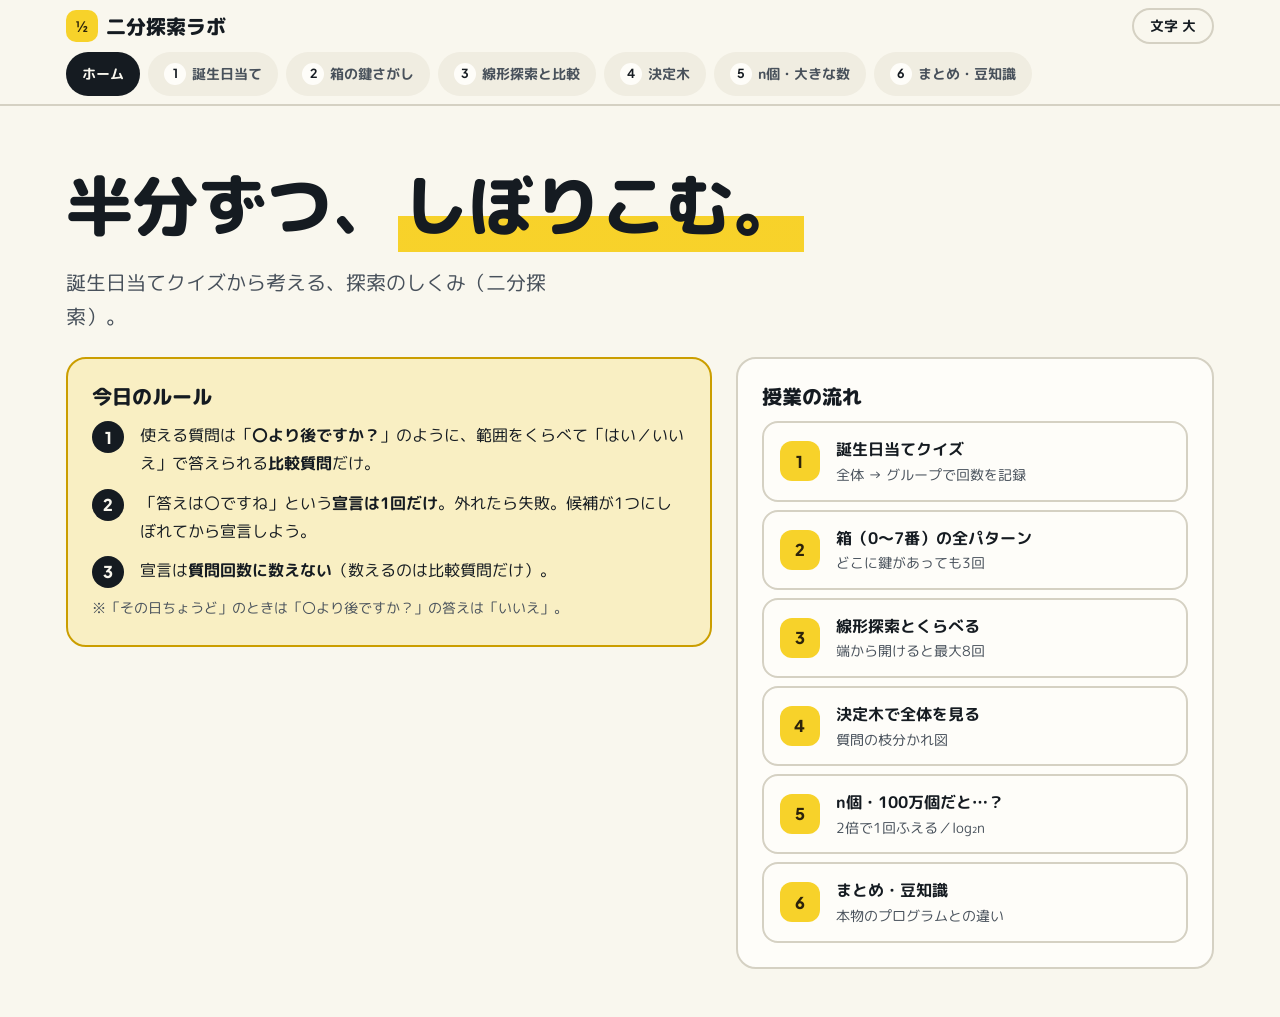
==== index.html @ 597eebd5 "授業資料との照合：箱の鍵さがしに32/64/100個、n個の表をワークシートと同じ1表に統合 - 箱の鍵さがし：32/64/100個を追加（32個以上は箱を並べず帯で候補範囲を表示、確認表は試した箱の" ====
<!DOCTYPE html>
<html lang="ja">
<head>
<meta charset="UTF-8">
<meta name="viewport" content="width=device-width, initial-scale=1">
<title>二分探索ラボ</title>
<meta name="description" content="誕生日当てクイズと箱の鍵探しで二分探索を体験する授業用ツール">
<link rel="preconnect" href="https://fonts.googleapis.com">
<link rel="preconnect" href="https://fonts.gstatic.com" crossorigin>
<link rel="stylesheet" href="https://fonts.googleapis.com/css2?family=M+PLUS+Rounded+1c:wght@400;700;800&family=Plus+Jakarta+Sans:wght@700;800&display=swap">
<link rel="stylesheet" href="css/tokens.css">
<link rel="stylesheet" href="css/style.css">
</head>
<body>

<header class="app-header">
  <div class="app-header__top">
    <a class="brand" href="#home"><span class="brand__mark">½</span>二分探索ラボ</a>
    <div class="header-tools">
      <button class="btn btn--ghost btn--sm" id="bigToggle" aria-pressed="false" title="プロジェクタ投影用に文字を大きくする">文字 大</button>
    </div>
  </div>
  <nav class="nav" aria-label="授業の流れ">
    <a href="#home">ホーム</a>
    <a href="#birthday"><span class="nav__step">1</span>誕生日当て</a>
    <a href="#boxes"><span class="nav__step">2</span>箱の鍵さがし</a>
    <a href="#linear"><span class="nav__step">3</span>線形探索と比較</a>
    <a href="#tree"><span class="nav__step">4</span>決定木</a>
    <a href="#scale"><span class="nav__step">5</span>n個・大きな数</a>
    <a href="#summary"><span class="nav__step">6</span>まとめ・豆知識</a>
  </nav>
</header>

<main>

<!-- ============ ホーム ============ -->
<section class="page" id="page-home" data-page="home">
  <div class="hero">
    <h1>半分ずつ、<span class="hl">しぼりこむ。</span></h1>
    <p>誕生日当てクイズから考える、探索のしくみ（二分探索）。</p>
  </div>

  <div class="grid-2">
    <div class="card card--rule">
      <h3>今日のルール</h3>
      <ol class="rules">
        <li><span>使える質問は「<b>〇より後ですか？</b>」のように、範囲をくらべて「はい／いいえ」で答えられる<b>比較質問</b>だけ。</span></li>
        <li><span>「答えは〇ですね」という<b>宣言は1回だけ</b>。外れたら失敗。候補が1つにしぼれてから宣言しよう。</span></li>
        <li><span>宣言は<b>質問回数に数えない</b>（数えるのは比較質問だけ）。</span></li>
      </ol>
      <p class="note">※「その日ちょうど」のときは「〇より後ですか？」の答えは「いいえ」。</p>
    </div>

    <div class="card">
      <h3>授業の流れ</h3>
      <ol class="flow">
        <li><a href="#birthday"><span class="flow__n">1</span><span class="flow__t">誕生日当てクイズ<small>全体 → グループで回数を記録</small></span></a></li>
        <li><a href="#boxes"><span class="flow__n">2</span><span class="flow__t">箱（0〜7番）の全パターン<small>どこに鍵があっても3回</small></span></a></li>
        <li><a href="#linear"><span class="flow__n">3</span><span class="flow__t">線形探索とくらべる<small>端から開けると最大8回</small></span></a></li>
        <li><a href="#tree"><span class="flow__n">4</span><span class="flow__t">決定木で全体を見る<small>質問の枝分かれ図</small></span></a></li>
        <li><a href="#scale"><span class="flow__n">5</span><span class="flow__t">n個・100万個だと…？<small>2倍で1回ふえる／log₂n</small></span></a></li>
        <li><a href="#summary"><span class="flow__n">6</span><span class="flow__t">まとめ・豆知識<small>本物のプログラムとの違い</small></span></a></li>
      </ol>
    </div>
  </div>
</section>

<!-- ============ 1 誕生日 ============ -->
<section class="page" id="page-birthday" data-page="birthday">
  <div class="page-head">
    <h2>誕生日当てクイズ</h2>
    <p id="birthdayIntro">「〇月〇日より後ですか？」のように質問して、出た答えで外れる範囲をカレンダーで選び、「消す」で候補から外していこう。1回の質問につき「消す」は1回。</p>
  </div>

  <div class="card">
    <div class="row" style="justify-content: flex-end; margin-bottom: var(--space-sm);">
      <button class="btn btn--ghost btn--sm" id="bUndo">1つ戻す</button>
      <button class="btn btn--sm" id="bReset">はじめから</button>
    </div>

    <div class="stats" style="margin-bottom: var(--space-sm); grid-template-columns: repeat(2, minmax(0, 1fr)) repeat(2, minmax(0, 1.2fr));">
      <div class="stat stat--key"><div class="stat__label">のこりの候補</div><div class="stat__value"><span id="bCount">365</span><small>日</small></div></div>
      <div class="stat"><div class="stat__label">質問回数</div><div class="stat__value"><span id="bAsked">0</span><small>回</small></div></div>
      <button class="btn btn--no" id="bErase" style="white-space: normal; min-width: 0; height: auto;">選んだ範囲を消す</button>
      <button class="btn btn--declare" id="bDeclare" style="white-space: normal; min-width: 0; height: auto;">…と宣言</button>
    </div>

    <p class="range-big" id="bRange">1月1日 〜 12月31日</p>

    <div class="cal-wrap">
      <div class="cal" id="bCal" aria-label="カレンダー（タップまたはドラッグで範囲を選ぶ）"></div>
    </div>
    <div class="cal-legend">
      <span style="--c: var(--color-accent)">のこりの候補</span>
      <span style="--c: var(--color-accent-2)">選択中（消す範囲）</span>
      <span style="--c: var(--color-out)">外れた日</span>
    </div>
  </div>

  <div class="card" id="bAskCard" style="margin-top: var(--space-md);">
    <h3>候補を消す・宣言する（宣言は1ゲームに1回だけ）</h3>
    <p class="split__verdict" id="bVerdict">カレンダーをタップ、またはドラッグして消したい範囲を選ぼう。</p>

    <div class="row" style="margin-top: var(--space-sm);">
      <button class="btn btn--ghost btn--sm" id="bClearSel">選択解除</button>
      <span class="muted">かんたん選択：</span>
      <button class="btn btn--ghost btn--sm" id="bSelOdd">奇数の日をすべて選ぶ</button>
      <button class="btn btn--ghost btn--sm" id="bSelEven">偶数の日をすべて選ぶ</button>
    </div>

    <p class="muted" id="bDeclareHint" style="margin-top: var(--space-sm);">候補が1つになったら宣言しよう。まだ候補が多いうちに宣言するのは運まかせ！</p>
    <div class="row hide" style="margin-top: var(--space-sm);" id="bJudge">
      <span class="muted">出題者：当たっていますか？</span>
      <button class="btn btn--sm" id="bHit">当たり</button>
      <button class="btn btn--sm" id="bMiss">はずれ</button>
    </div>
    <div id="bResult" style="margin-top: var(--space-sm);"></div>
  </div>

  <div class="grid-2" style="margin-top: var(--space-md);">
    <div class="card">
      <h3>消した記録</h3>
      <div class="table-wrap">
        <table class="log">
          <thead><tr><th class="num">質問</th><th>消した範囲</th><th class="num">のこり</th></tr></thead>
          <tbody id="bLog"><tr><td colspan="3" class="muted">まだ消していません</td></tr></tbody>
        </table>
      </div>
    </div>
    <div class="card">
      <div class="row" style="justify-content: space-between;">
        <h3 style="margin: 0;">みんなの記録</h3>
        <button class="btn btn--ghost btn--sm" id="bClearRecords">記録を消す</button>
      </div>
      <p class="muted" style="margin: var(--space-2xs) 0;">宣言が終わるとここに追加されます（この端末だけに保存）。</p>
      <div class="table-wrap">
        <table class="log">
          <thead><tr><th class="num">#</th><th class="num">質問回数</th><th>結果</th></tr></thead>
          <tbody id="bRecords"></tbody>
        </table>
      </div>
    </div>
  </div>
</section>

<!-- ============ 2 箱 ============ -->
<section class="page" id="page-boxes" data-page="boxes">
  <div class="page-head">
    <h2>箱の鍵さがし</h2>
    <p id="boxesIntro">どれか1つの箱に鍵が入っています。「鍵は〇番より番号が大きいですか？」の質問に「はい／いいえ」で答えて絞りこもう。鍵がどの箱でも、ちょうど半分に分ければ同じ回数で見つかるかな？</p>
  </div>

  <div class="grid-2">
    <div class="stack">
      <div class="card">
        <div class="row" style="justify-content: space-between; margin-bottom: var(--space-sm);">
          <div class="seg" role="group" aria-label="箱の数">
            <button type="button" data-xn="4" aria-pressed="false">4個</button>
            <button type="button" data-xn="8" aria-pressed="true">8個</button>
            <button type="button" data-xn="16" aria-pressed="false">16個</button>
            <button type="button" data-xn="32" aria-pressed="false">32個</button>
            <button type="button" data-xn="64" aria-pressed="false">64個</button>
            <button type="button" data-xn="100" aria-pressed="false">100個</button>
          </div>
          <button class="btn btn--sm" id="xNew">やりなおす</button>
        </div>
        <div class="row" style="margin-bottom: var(--space-sm);">
          <label class="field">鍵の場所 <select id="xKeySel"></select></label>
        </div>
        <div class="stats" style="margin-bottom: var(--space-sm);">
          <div class="stat stat--key"><div class="stat__label">のこりの候補</div><div class="stat__value"><span id="xCount">8</span><small>個</small></div></div>
          <div class="stat"><div class="stat__label">質問した回数</div><div class="stat__value"><span id="xAsked">0</span><small>回</small></div></div>
        </div>
        <div class="boxes" id="xBoxes"></div>
        <div class="strip hide" id="xStrip" aria-hidden="true"></div>
        <div class="strip-labels hide" id="xStripLabels"><span id="xStripLo">0番</span><b id="xStripRange"></b><span id="xStripHi">99番</span></div>
        <p class="split__verdict" id="xVerdict" style="margin-top: var(--space-sm);">鍵は3番より番号が大きいですか？　<span class="muted">(mid &gt; 3)</span></p>
        <div class="row" style="margin-top: var(--space-sm);">
          <button class="btn btn--yes btn--big" id="xYes" disabled>はい</button>
          <button class="btn btn--no btn--big" id="xNo" disabled>いいえ</button>
        </div>
        <div class="row" style="margin-top: var(--space-2xs);">
          <button class="btn btn--declare btn--big" id="xDeclare" disabled>この箱だと宣言</button>
        </div>
        <div class="row" style="margin-top: var(--space-2xs);">
          <a class="btn btn--ghost btn--sm" href="#tree" id="xToTree">決定木で道すじを見る →</a>
        </div>
        <div id="xResult" style="margin-top: var(--space-sm);"></div>
      </div>
      <div class="card">
        <h3>質問の記録</h3>
        <ol id="xLog" class="muted" style="margin: 0; padding-left: 1.4em;"><li>まだ質問していません</li></ol>
      </div>
    </div>

    <div class="card">
      <h3>全パターン確認表</h3>
      <p class="muted" id="xTableIntro">鍵を見つけるたびに、その箱の欄に質問回数が入ります。全部の箱を試してみよう。</p>
      <div class="table-wrap" style="margin-top: var(--space-2xs);">
        <table class="log">
          <thead><tr><th id="xTableHeadKey">鍵が入っていた箱</th><th class="num">あなたの回数</th></tr></thead>
          <tbody id="xTable"></tbody>
          <tfoot id="xFoot"></tfoot>
        </table>
      </div>
      <div class="row" style="margin-top: var(--space-sm);">
        <button class="btn btn--ghost btn--sm" id="xClearTable">表をリセット</button>
      </div>
      <p class="note" id="xTableNote"></p>
    </div>
  </div>
</section>

<!-- ============ 3 線形 ============ -->
<section class="page" id="page-linear" data-page="linear">
  <div class="page-head">
    <h2>線形探索とくらべよう</h2>
    <p id="linearIntro">同じ8個の箱を、0番から順番に開けて調べるのが<b>線形探索</b>。同じ場所に鍵をかくして、二分探索と同時にスタートしてみよう。</p>
  </div>

  <div class="grid-2">
    <div class="card">
      <div class="row" style="justify-content: space-between; margin-bottom: var(--space-sm);">
        <label class="field"><span id="lKeyLabel">鍵の場所</span>
          <select id="lKey"></select>
        </label>
        <div class="row">
          <button class="btn btn--primary" id="lStart">スタート</button>
          <button class="btn btn--sm" id="lStep">1手ずつ</button>
          <button class="btn btn--ghost btn--sm" id="lReset">リセット</button>
        </div>
      </div>
      <div class="race">
        <div class="race__lane">
          <div class="race__head"><span class="race__name" id="lLinName">線形探索（端から開ける）</span><span class="race__count"><span id="lLinCount">0</span> 回</span></div>
          <div class="boxes" id="lLinBoxes"></div>
        </div>
        <div class="race__lane">
          <div class="race__head"><span class="race__name" id="lBinName">二分探索（半分に分ける）</span><span class="race__count"><span id="lBinCount">0</span> 回</span></div>
          <div class="boxes" id="lBinBoxes"></div>
        </div>
      </div>
      <p class="note" id="lMsg">スタートを押すと、1秒ごとに1手ずつ進みます。</p>
    </div>

    <div class="card">
      <h3>鍵の場所ごとの回数</h3>
      <div class="table-wrap">
        <table class="log">
          <thead><tr><th id="lTableHeadKey">鍵の箱</th><th class="num">線形探索</th><th class="num">二分探索</th></tr></thead>
          <tbody id="lTable"></tbody>
          <tfoot id="lFoot"></tfoot>
        </table>
      </div>
      <p class="note" id="lFootNote">線形探索は「調べた箱の数」で数えます。8個なら最大8回。二分探索は比較質問3回で必ず1つにしぼれます。</p>
    </div>
  </div>
</section>

<!-- ============ 4 決定木 ============ -->
<section class="page" id="page-tree" data-page="tree">
  <div class="page-head">
    <span class="step-tag">完成図</span>
    <h2>決定木 ― 質問の枝分かれ図</h2>
    <p id="treeIntro">すべての場合をまとめて1本の木にした図。上から質問に答えていくと、必ず1つの箱にたどりつきます。木の高さ（段の数）＝必ず当てられる質問回数。</p>
  </div>

  <div class="card" style="margin-bottom: var(--space-md);">
    <div class="row" style="gap: var(--space-sm);">
      <label class="field" style="flex: 1 1 220px;"><span id="tCountLabel">箱の数</span> <b class="num" id="tNLabel">8</b><span id="tCountUnit">個</span>
        <button type="button" class="btn btn--ghost btn--sm" id="tNMinus" aria-label="箱を1個減らす">◀</button>
        <button type="button" class="btn btn--ghost btn--sm" id="tNPlus" aria-label="箱を1個増やす">▶</button>
      </label>
      <div class="seg" role="group" aria-label="質問のしかた">
        <button type="button" data-tstrat="half" aria-pressed="true">半分に分ける</button>
        <button type="button" data-tstrat="edge" aria-pressed="false">端から聞く</button>
      </div>
    </div>
    <p class="muted" style="margin: var(--space-xs) 0 0;">箱をタップすると、そこまでの個数に変わります。</p>
    <div class="boxes boxes--tap" id="tNBoxes" style="margin-top: var(--space-2xs);"></div>
    <div class="row" style="margin-top: var(--space-sm);">
      <span class="muted">1段ずつ表示：</span>
      <button class="btn btn--sm" id="tPrev" aria-label="1段もどす">◀</button>
      <span class="num" id="tLevelLabel" style="min-width: 5em; text-align: center; font-weight: 800;">全部</span>
      <button class="btn btn--sm" id="tNext" aria-label="1段すすめる">▶</button>
      <button class="btn btn--ghost btn--sm" id="tAll">全部表示</button>
      <label class="field" style="margin-left: auto;">道すじ
        <select id="tKey"></select>
      </label>
    </div>
  </div>

  <div class="tree-wrap" id="tWrap"></div>

  <div class="stats" style="margin-top: var(--space-md);">
    <div class="stat stat--key"><div class="stat__label">木の高さ（最大の質問回数）</div><div class="stat__value"><span id="tDepth">3</span><small>回</small></div></div>
    <div class="stat"><div class="stat__label" id="tLeavesLabel">行き先（葉）の数</div><div class="stat__value"><span id="tLeaves">8</span><small id="tLeavesUnit">個</small></div></div>
    <div class="stat"><div class="stat__label">質問（分かれ道）の数</div><div class="stat__value"><span id="tQs">7</span><small>個</small></div></div>
  </div>
  <p class="note" id="tNote"></p>
</section>

<!-- ============ 5 スケール ============ -->
<section class="page" id="page-scale" data-page="scale">
  <div class="page-head">
    <h2>箱がn個なら？ 100万個なら？</h2>
    <p>箱の数を変えて、必ず当てられる質問回数を調べよう。2倍になると回数はどう変わる？</p>
  </div>

  <div class="grid-2">
    <div class="stack">
      <div class="card">
        <div class="row">
          <label class="field">箱の数 n = <input type="number" id="sN" min="1" max="1000000000" value="8" style="width: 9em;"></label>
        </div>
        <input type="range" id="sSlider" min="0" max="1000" value="150" aria-label="箱の数（対数スライダー）">
        <div class="presets" id="sPresets"></div>
      </div>

      <div class="readout">
        <div class="readout__item readout__item--bin">
          <div class="readout__label">二分探索</div>
          <div class="readout__value"><span id="sBin">3</span><small>回</small></div>
          <div class="readout__sub" id="sBinTime"></div>
        </div>
        <div class="readout__item readout__item--lin">
          <div class="readout__label">線形探索（最大）</div>
          <div class="readout__value"><span id="sLin">8</span><small>回</small></div>
          <div class="readout__sub" id="sLinTime"></div>
        </div>
      </div>

      <div class="card">
        <h3>半分ずつ減っていく様子（いちばん運が悪いとき）</h3>
        <div class="chain" id="sChain"></div>
      </div>

      <div class="logbox">
        <b>ログ（log）</b>　「2を何回かけると n になるか」を表す数を <b>log₂n</b>（ログ2のn）と書きます。
        例：2×2×2＝8 なので log₂8＝3。二分探索の質問回数は log₂n。
        n が2の累乗でないときは、n を超える最初の2の累乗を探します。
      </div>
    </div>

    <div class="stack">
      <div class="card">
        <div class="row" style="justify-content: space-between;">
          <h3 style="margin: 0;">箱の数がn個の場合</h3>
          <button class="btn btn--ghost btn--sm" data-reveal="sTable">答えを全部表示</button>
        </div>
        <p class="muted" style="margin: var(--space-2xs) 0;">必ず特定できる質問回数（最大の回数）。「？」をタップすると答えが出ます。</p>
        <div class="table-wrap"><table class="log" id="sTable"></table></div>
        <p class="note">箱の数が2倍になると、質問回数は？　100個 → 100万個（1万倍）になると？</p>
      </div>
      <div class="card card--tint">
        <h3>1回の質問に1秒かかるとしたら</h3>
        <div class="table-wrap"><table class="log" id="sTime"></table></div>
      </div>
    </div>
  </div>
</section>

<!-- ============ 6 まとめ ============ -->
<section class="page" id="page-summary" data-page="summary">
  <div class="page-head">
    <h2>まとめ・豆知識</h2>
  </div>

  <div class="grid-2">
    <div class="stack">
      <div class="card">
        <h3>今日のまとめ</h3>
        <ul class="keypoints">
          <li>候補を<b>ちょうど半分</b>にしぼる質問をくり返すのが、いちばん少ない回数で当てる方法（二分探索）。</li>
          <li>候補が<b>2倍になっても、質問は1回しか増えない</b>。回数は log₂n。</li>
          <li>100万個でも20回。端から調べる線形探索（最大100万回）とは桁ちがい。</li>
          <li>ただし使えるのは、データが<b>順番に並んでいるとき</b>だけ。</li>
        </ul>
      </div>
      <div class="card">
        <h3>豆知識：本物のプログラムの二分探索</h3>
        <p class="script">実は、本物のプログラムの二分探索は、今日のルールとは少し違って、比較のたびに「これですか？」も一緒に確認しています。だから運がよければ1回で当たることもありますが、逆に今日より多く質問が必要になることもあります。今日は「比較だけをくり返して、最後に1回だけ宣言する」というルールにすることで、質問回数がきれいに log₂n に対応するようにしていました。また、二分探索が使えるのは、誕生日や箱の番号のように、データが順番に並んでいるときだけです。</p>
      </div>
    </div>

    <div class="card">
      <h3>2つの方式をくらべる（箱0〜7番）</h3>
      <div class="table-wrap">
        <table class="log">
          <thead><tr><th>鍵の箱</th><th class="num">今日の<br>ルール</th><th class="num">本物の<br>プログラム</th></tr></thead>
          <tbody id="mTable"></tbody>
          <tfoot id="mFoot"></tfoot>
        </table>
      </div>
      <p class="note">今日のルール：比較だけをくり返し、最後に1回だけ宣言。本物のプログラム：真ん中の箱と比べて「同じ／前／後」を1回で調べ、同じならその場で終了。</p>
    </div>
  </div>

  <h3 style="margin: var(--space-lg) 0 var(--space-xs); font-size: var(--text-lg);">本物のプログラム方式の木（0〜7番）</h3>
  <div class="tree-wrap" id="mTree"></div>
  <p class="note">青い丸の箱と比べて、同じならそこで見つかる。一番上の3番は1回、いちばん下の7番は4回かかる。</p>
</section>

</main>

<script src="js/logic.js"></script>
<script src="js/tree.js"></script>
<script src="js/app.js"></script>
</body>
</html>
---- css/tokens.css ----
/* Hallmark · genre: playful · theme: Hum (adapted for a classroom app, not a marketing page)
 * macrostructure: n/a (app shell · chip nav + tool panels) · enrichment: none (SVG tree is content)
 * tone: やわらかく楽しげ · projector + phone
 */
:root {
  /* paper — cream, never pure white */
  --color-paper: oklch(97.5% 0.012 95);
  --color-paper-2: oklch(94.5% 0.016 95);
  --color-paper-3: oklch(91% 0.02 95);
  --color-surface: oklch(99.3% 0.005 95);

  /* ink */
  --color-ink: oklch(22% 0.015 250);
  --color-ink-2: oklch(43% 0.02 250);
  --color-ink-3: oklch(60% 0.015 250);

  /* multi-accent: pear = 主役（候補・質問）/ cyan = はい・後半 / coral = 宣言・鍵・強調 */
  --color-accent: oklch(87% 0.17 95);
  --color-accent-deep: oklch(72% 0.16 90);
  --color-accent-ink: oklch(26% 0.04 90);
  --color-accent-hover: oklch(84% 0.17 95);
  --color-accent-wash: oklch(87% 0.17 95 / 0.22);

  --color-accent-2: oklch(66% 0.16 235);
  --color-accent-2-soft: oklch(92% 0.05 235);
  --color-accent-2-deep: oklch(48% 0.15 240);
  --color-accent-2-ink: oklch(98.5% 0.01 235);

  --color-accent-3: oklch(68% 0.2 25);
  --color-accent-3-soft: oklch(93% 0.045 25);
  --color-accent-3-deep: oklch(52% 0.19 25);
  --color-accent-3-ink: oklch(98.5% 0.01 25);

  --color-mint: oklch(82% 0.13 155);
  --color-mint-soft: oklch(94% 0.05 155);
  --color-mint-deep: oklch(45% 0.12 155);

  --color-out: oklch(88% 0.008 250);      /* 候補から外れたもの */
  --color-out-ink: oklch(62% 0.01 250);

  --color-focus: oklch(52% 0.2 250);
  --color-rule: oklch(86% 0.02 95);
  --color-shadow: oklch(40% 0.05 90 / 0.18);

  /* type */
  --font-display: "M PLUS Rounded 1c", "Hiragino Maru Gothic ProN", "Yu Gothic UI", sans-serif;
  --font-body: "M PLUS Rounded 1c", "Hiragino Maru Gothic ProN", "Yu Gothic UI", sans-serif;
  --font-num: "Plus Jakarta Sans", "M PLUS Rounded 1c", sans-serif;

  --text-xs: 0.78rem;
  --text-sm: 0.9rem;
  --text-md: 1.02rem;
  --text-lg: 1.25rem;
  --text-xl: 1.6rem;
  --text-2xl: clamp(1.8rem, 2.4vw + 1rem, 2.6rem);
  --text-display: clamp(2.2rem, 5vw + 1rem, 4.2rem);

  /* 4pt spacing scale */
  --space-3xs: 0.25rem;
  --space-2xs: 0.5rem;
  --space-xs: 0.75rem;
  --space-sm: 1rem;
  --space-md: 1.5rem;
  --space-lg: 2rem;
  --space-xl: 3rem;

  --radius-card: 20px;
  --radius-pill: 999px;
  --radius-input: 12px;
  --radius-cell: 8px;

  /* motion */
  --ease-out: cubic-bezier(0.16, 1, 0.3, 1);
  --ease-in: cubic-bezier(0.7, 0, 0.84, 0);
  --ease-in-out: cubic-bezier(0.65, 0, 0.35, 1);
  --ease-spring: cubic-bezier(0.34, 1.56, 0.64, 1);
  --dur-short: 140ms;
  --dur-med: 240ms;
  --dur-long: 420ms;

  --tap: 44px;
}

@media (prefers-reduced-motion: reduce) {
  :root {
    --ease-spring: var(--ease-out);
    --dur-med: 120ms;
    --dur-long: 120ms;
  }
}
---- css/style.css ----
/* Hallmark · genre: playful · macrostructure: n/a (app) · theme: Hum · tone: やわらかく楽しげ · anchor hue: 95 (pear) */

*, *::before, *::after { box-sizing: border-box; }
html, body { overflow-x: clip; }
html { font-size: 100%; -webkit-text-size-adjust: 100%; }
html[data-big="1"] { font-size: 125%; }

body {
  margin: 0;
  background: var(--color-paper);
  color: var(--color-ink);
  font-family: var(--font-body);
  font-size: var(--text-md);
  line-height: 1.7;
}

h1, h2, h3 { font-family: var(--font-display); font-style: normal; line-height: 1.3; margin: 0; overflow-wrap: anywhere; min-width: 0; }
p { margin: 0; }
button, input, select { font: inherit; color: inherit; }
.num { font-family: var(--font-num); font-variant-numeric: tabular-nums; }

:focus-visible { outline: 3px solid var(--color-focus); outline-offset: 2px; }

/* ---------- header / nav ---------- */

.app-header {
  position: sticky; top: 0; z-index: 10;
  background: var(--color-paper);
  border-bottom: 2px solid var(--color-rule);
}
.app-header__top {
  display: flex; align-items: center; gap: var(--space-sm);
  max-width: 1180px; margin: 0 auto;
  padding: var(--space-2xs) var(--space-sm);
}
.brand {
  font-family: var(--font-display); font-weight: 800; font-size: var(--text-lg);
  text-decoration: none; color: var(--color-ink); white-space: nowrap;
  display: inline-flex; align-items: center; gap: var(--space-2xs);
}
.brand__mark {
  display: inline-grid; place-items: center;
  width: 32px; height: 32px; border-radius: 10px;
  background: var(--color-accent); color: var(--color-accent-ink);
  font-family: var(--font-num); font-size: var(--text-sm); font-weight: 800;
}
.header-tools { margin-left: auto; display: flex; gap: var(--space-2xs); }

.nav {
  display: flex; gap: var(--space-2xs);
  max-width: 1180px; margin: 0 auto;
  padding: 0 var(--space-sm) var(--space-2xs);
  overflow-x: auto; scrollbar-width: thin;
}
.nav a {
  flex: none;
  display: inline-flex; align-items: center; gap: 6px;
  min-height: var(--tap); padding: 0 var(--space-sm);
  border-radius: var(--radius-pill);
  background: var(--color-paper-2); color: var(--color-ink-2);
  text-decoration: none; font-weight: 700; font-size: var(--text-sm); white-space: nowrap;
  transition: background var(--dur-short) var(--ease-out), color var(--dur-short) var(--ease-out);
}
.nav a:hover { background: var(--color-paper-3); color: var(--color-ink); }
.nav a[aria-current="page"] { background: var(--color-ink); color: var(--color-paper); }
.nav__step {
  display: inline-grid; place-items: center; width: 22px; height: 22px; border-radius: 50%;
  background: var(--color-surface); color: var(--color-ink); font-family: var(--font-num); font-size: var(--text-xs);
}
.nav a[aria-current="page"] .nav__step { background: var(--color-accent); color: var(--color-accent-ink); }

/* ---------- layout ---------- */

main { max-width: 1180px; margin: 0 auto; padding: var(--space-md) var(--space-sm) var(--space-xl); }
.page { display: none; }
.page.is-active { display: block; animation: page-in var(--dur-med) var(--ease-out); }
@keyframes page-in { from { opacity: 0; transform: translateY(6px); } to { opacity: 1; transform: none; } }

.page-head { margin-bottom: var(--space-md); display: grid; gap: var(--space-2xs); }
.page-head h2 { font-size: var(--text-2xl); font-weight: 800; }
.page-head p { color: var(--color-ink-2); max-width: 62ch; }
.step-tag {
  justify-self: start;
  font-size: var(--text-xs); font-weight: 700; color: var(--color-accent-ink);
  background: var(--color-accent); border-radius: var(--radius-pill); padding: 2px 12px;
}

.grid-2 { display: grid; gap: var(--space-md); grid-template-columns: minmax(0, 1fr); }
@media (min-width: 900px) {
  .grid-2 { grid-template-columns: minmax(0, 1.35fr) minmax(0, 1fr); align-items: start; }
}
.stack { display: grid; gap: var(--space-md); }
.row { display: flex; flex-wrap: wrap; gap: var(--space-2xs); align-items: center; }

.card {
  background: var(--color-surface);
  border: 2px solid var(--color-rule);
  border-radius: var(--radius-card);
  padding: var(--space-md);
  min-width: 0;
}
.card h3 { font-size: var(--text-lg); font-weight: 800; margin-bottom: var(--space-xs); }
.card--tint { background: var(--color-paper-2); }
.card--rule { border-color: var(--color-accent-deep); background: var(--color-accent-wash); }
.muted { color: var(--color-ink-2); font-size: var(--text-sm); }
.note { font-size: var(--text-sm); color: var(--color-ink-2); margin-top: var(--space-2xs); }

/* ---------- buttons ---------- */

.btn {
  display: inline-flex; align-items: center; justify-content: center; gap: 6px;
  min-height: var(--tap); padding: 0 var(--space-md);
  border-radius: var(--radius-pill); border: 2px solid transparent;
  background: var(--color-paper-2); color: var(--color-ink);
  font-weight: 700; white-space: nowrap; cursor: pointer;
  transition: transform var(--dur-short) var(--ease-out), background var(--dur-short) var(--ease-out), box-shadow var(--dur-short) var(--ease-out);
}
.btn:hover { background: var(--color-paper-3); }
.btn:active { transform: translateY(1px) scale(0.98); }
.btn:disabled { opacity: 0.45; cursor: not-allowed; transform: none; }
.btn--primary { background: var(--color-accent); color: var(--color-accent-ink); box-shadow: 0 3px 0 var(--color-accent-deep); }
.btn--primary:hover { background: var(--color-accent-hover); }
.btn--primary:active { box-shadow: 0 1px 0 var(--color-accent-deep); transform: translateY(2px); }
.btn--yes { background: var(--color-accent-2); color: var(--color-accent-2-ink); box-shadow: 0 3px 0 var(--color-accent-2-deep); }
.btn--yes:hover { background: var(--color-accent-2-deep); }
.btn--no { background: var(--color-ink-2); color: var(--color-paper); box-shadow: 0 3px 0 var(--color-ink); }
.btn--no:hover { background: var(--color-ink); }
.btn--declare { background: var(--color-accent-3); color: var(--color-accent-3-ink); box-shadow: 0 3px 0 var(--color-accent-3-deep); }
.btn--declare:hover { background: var(--color-accent-3-deep); }
.btn--ghost { background: transparent; border-color: var(--color-rule); }
.btn--ghost:hover { background: var(--color-paper-2); }
.btn--sm { min-height: 36px; padding: 0 var(--space-sm); font-size: var(--text-sm); }
@media (pointer: coarse) { .btn--sm { min-height: var(--tap); } }
.btn--big { min-height: 56px; font-size: var(--text-lg); padding: 0 var(--space-lg); }

.seg { display: inline-flex; background: var(--color-paper-2); border-radius: var(--radius-pill); padding: 4px; gap: 4px; flex-wrap: wrap; }
.seg button {
  min-height: 38px; padding: 0 var(--space-sm); border: 0; border-radius: var(--radius-pill);
  background: transparent; font-weight: 700; font-size: var(--text-sm); cursor: pointer; color: var(--color-ink-2); white-space: nowrap;
}
@media (pointer: coarse) { .seg button { min-height: var(--tap); } }
.seg button[aria-pressed="true"] { background: var(--color-surface); color: var(--color-ink); box-shadow: 0 1px 4px var(--color-shadow); }

select, input[type="number"], input[type="text"] {
  min-height: var(--tap); padding: 0 var(--space-xs);
  border: 2px solid var(--color-rule); border-radius: var(--radius-input);
  background: var(--color-surface);
}
input[type="range"] { width: 100%; accent-color: var(--color-accent-2-deep); min-height: var(--tap); }
label.field { display: inline-flex; align-items: center; gap: var(--space-2xs); font-weight: 700; font-size: var(--text-sm); }

/* ---------- stats ---------- */

.stats { display: grid; grid-template-columns: repeat(3, minmax(0, 1fr)); gap: var(--space-2xs); }
.stat { background: var(--color-paper-2); border-radius: 16px; padding: var(--space-xs) var(--space-sm); min-width: 0; }
.stat__label { font-size: var(--text-xs); color: var(--color-ink-2); font-weight: 700; }
.stat__value { font-family: var(--font-num); font-weight: 800; font-size: var(--text-2xl); line-height: 1.1; font-variant-numeric: tabular-nums; }
.stat__value small { font-family: var(--font-body); font-size: var(--text-sm); font-weight: 700; margin-left: 2px; }
.stat--key { background: var(--color-accent); color: var(--color-accent-ink); }
.stat--key .stat__label { color: var(--color-accent-ink); }

.banner {
  border-radius: 16px; padding: var(--space-sm) var(--space-md); font-weight: 700;
  background: var(--color-paper-2);
}
.banner--ok { background: var(--color-mint-soft); color: var(--color-mint-deep); }
.banner--ng { background: var(--color-accent-3-soft); color: var(--color-accent-3-deep); }
.banner--info { background: var(--color-accent-2-soft); color: var(--color-accent-2-deep); }
.banner strong { font-size: var(--text-lg); }

/* 状態メッセージ（箱をタップして選んでください、など） */
.split__verdict { font-weight: 800; font-size: var(--text-sm); }

/* ---------- log tables ---------- */

.table-wrap { overflow-x: auto; }
table.log { width: 100%; border-collapse: collapse; font-size: var(--text-sm); }
table.log th, table.log td { padding: 6px 8px; border-bottom: 1px solid var(--color-rule); text-align: left; vertical-align: middle; }
table.log th { color: var(--color-ink-2); font-size: var(--text-xs); font-weight: 700; white-space: nowrap; }
table.log td.num, table.log th.num { text-align: right; }
table.log tr.is-max td { background: var(--color-accent-wash); }
.tag { display: inline-block; padding: 0 10px; border-radius: var(--radius-pill); font-weight: 700; font-size: var(--text-xs); white-space: nowrap; }
.tag--yes { background: var(--color-accent-2); color: var(--color-accent-2-ink); }
.tag--no { background: var(--color-ink-2); color: var(--color-paper); }
.tag--ok { background: var(--color-mint); color: var(--color-mint-deep); }
.tag--ng { background: var(--color-accent-3); color: var(--color-accent-3-ink); }

/* ---------- home ---------- */

.hero { padding: var(--space-lg) 0 var(--space-md); display: grid; gap: var(--space-sm); }
.hero h1 { font-size: var(--text-display); font-weight: 800; letter-spacing: -0.01em; }
.hero h1 .hl { background: linear-gradient(transparent 62%, var(--color-accent) 62%); padding: 0 4px; }
.hero p { font-size: var(--text-lg); color: var(--color-ink-2); max-width: 40ch; }
.rules { display: grid; gap: var(--space-xs); padding: 0; margin: 0; list-style: none; counter-reset: rule; }
.rules li { display: grid; grid-template-columns: 36px minmax(0, 1fr); gap: var(--space-xs); align-items: start; }
.rules li::before {
  counter-increment: rule; content: counter(rule);
  display: grid; place-items: center; width: 32px; height: 32px; border-radius: 50%;
  background: var(--color-ink); color: var(--color-paper); font-family: var(--font-num); font-weight: 800;
}
.flow { display: grid; gap: var(--space-2xs); list-style: none; margin: 0; padding: 0; }
.flow a {
  display: grid; grid-template-columns: 44px minmax(0, 1fr); gap: var(--space-xs); align-items: center;
  padding: var(--space-xs) var(--space-sm); border-radius: 16px; background: var(--color-surface);
  border: 2px solid var(--color-rule); text-decoration: none; color: var(--color-ink);
  transition: transform var(--dur-short) var(--ease-out), border-color var(--dur-short) var(--ease-out);
}
.flow a:hover { transform: translateY(-2px); border-color: var(--color-accent-deep); }
.flow__n { display: grid; place-items: center; width: 40px; height: 40px; border-radius: 12px; background: var(--color-accent); color: var(--color-accent-ink); font-family: var(--font-num); font-weight: 800; }
.flow__t { font-weight: 700; }
.flow__t small { display: block; font-weight: 400; color: var(--color-ink-2); font-size: var(--text-sm); }

/* ---------- birthday calendar ---------- */

.cal-wrap { overflow-x: auto; margin-top: var(--space-sm); touch-action: pan-y; }
.cal { display: grid; gap: 4px; }
.cal__row { display: grid; grid-template-columns: 3em repeat(31, minmax(28px, 1fr)); gap: 3px; align-items: center; }
.cal__m { font-size: var(--text-xs); font-weight: 700; color: var(--color-ink-2); text-align: right; padding-right: 4px; }
.cal__d {
  aspect-ratio: 1; min-width: 28px; border: 0; padding: 0; border-radius: var(--radius-cell);
  background: var(--color-accent); cursor: pointer; touch-action: pan-y;
  display: grid; place-items: center;
  font-family: var(--font-num); font-size: var(--text-xs); font-weight: 700; color: var(--color-accent-ink);
  transition: background var(--dur-med) var(--ease-out), transform var(--dur-short) var(--ease-out);
}
.cal__d.is-out { background: var(--color-out); color: var(--color-out-ink); }
.cal__d.is-sel { background: var(--color-accent-2); color: var(--color-accent-2-ink); outline: 2px solid var(--color-accent-2-deep); outline-offset: 1px; z-index: 1; }
.cal__d.is-answer { background: var(--color-accent-3); color: var(--color-accent-3-ink); }
.cal__d:hover { transform: scale(1.12); }
.cal__d--none { visibility: hidden; pointer-events: none; }
.cal-legend { display: flex; flex-wrap: wrap; gap: var(--space-sm); font-size: var(--text-xs); color: var(--color-ink-2); margin-top: var(--space-2xs); }
.cal-legend span::before { content: ""; display: inline-block; width: 12px; height: 12px; border-radius: 3px; margin-right: 4px; vertical-align: -1px; background: var(--c); }

.range-big { font-family: var(--font-display); font-weight: 800; font-size: var(--text-xl); }

/* ---------- boxes ---------- */

.boxes { display: grid; grid-template-columns: repeat(var(--n, 8), minmax(0, 1fr)); gap: clamp(4px, 1.2vw, 12px); }
.boxes--wrap { grid-template-columns: repeat(8, minmax(0, 1fr)); }
.boxes--tap { display: flex; overflow-x: auto; padding-bottom: 4px; }
.boxes--tap .box { flex: 0 0 var(--tap); }
.box {
  position: relative; aspect-ratio: 1 / 1.1; min-width: 0;
  border: 3px solid var(--color-accent-deep); border-radius: clamp(8px, 1.5vw, 16px);
  background: var(--color-accent); color: var(--color-accent-ink);
  display: grid; place-items: center; cursor: pointer; padding: 0;
  font-family: var(--font-num); font-weight: 800; font-size: clamp(0.9rem, 3.2vw, 1.9rem);
  transition: transform var(--dur-med) var(--ease-spring), background var(--dur-med) var(--ease-out), border-color var(--dur-med) var(--ease-out), opacity var(--dur-med) var(--ease-out);
}
.box::before { /* ふたの線 */
  content: ""; position: absolute; left: 8%; right: 8%; top: 24%; height: 3px; border-radius: 2px;
  background: var(--color-accent-deep); opacity: 0.7;
}
.box:hover { transform: translateY(-3px); }
.box.is-out { background: var(--color-out); border-color: var(--color-out); color: var(--color-out-ink); transform: scale(0.92); }
.box.is-out::before { background: var(--color-out-ink); opacity: 0.3; }
.box.is-selected { border-color: var(--color-accent-3-deep); box-shadow: 0 0 0 3px var(--color-accent-3); transform: translateY(-4px); }
.box.is-open { background: var(--color-surface); border-color: var(--color-ink-3); color: var(--color-ink-3); }
.box.is-open::before { display: none; }
.box.is-key { background: var(--color-accent-3); border-color: var(--color-accent-3-deep); color: var(--color-accent-3-ink); animation: pop var(--dur-long) var(--ease-spring); }
.box.is-mid { border-style: dashed; border-color: var(--color-accent-2-deep); }
.box__key { position: absolute; bottom: 6%; font-size: 0.55em; }
@keyframes pop { 0% { transform: scale(0.8); } 100% { transform: scale(1); } }
/* 32個以上は箱を並べず、細い帯で候補の範囲だけを見せる */
.strip { display: flex; gap: 1px; height: 56px; border-radius: 12px; overflow: hidden; background: var(--color-paper-3); }
.strip__s { flex: 1 1 0; min-width: 0; background: var(--color-accent); transition: background var(--dur-med) var(--ease-out); }
.strip__s.is-out { background: var(--color-out); }
.strip__s.is-mid { background: var(--color-accent-2-deep); }
.strip__s.is-key { background: var(--color-accent-3); }
.strip-labels { display: flex; justify-content: space-between; align-items: baseline; gap: var(--space-xs); margin-top: 4px; font-size: var(--text-sm); color: var(--color-ink-2); }
.strip-labels b { color: var(--color-ink); font-size: var(--text-md); text-align: center; }
.box-labels { display: grid; grid-template-columns: repeat(var(--n, 8), minmax(0, 1fr)); gap: clamp(4px, 1.2vw, 12px); font-size: var(--text-xs); color: var(--color-ink-2); text-align: center; }

.race { display: grid; gap: var(--space-sm); }
.race__lane { display: grid; gap: var(--space-2xs); }
.race__head { display: flex; justify-content: space-between; align-items: baseline; gap: var(--space-sm); }
.race__name { font-weight: 800; }
.race__count { font-family: var(--font-num); font-weight: 800; font-size: var(--text-xl); }

/* ---------- tree ---------- */

.tree-wrap { overflow-x: auto; border-radius: 16px; background: var(--color-surface); border: 2px solid var(--color-rule); }
.tree-wrap svg { display: block; margin: 0 auto; }
.t-edge { stroke: var(--color-ink-3); stroke-width: 2; fill: none; }
.t-edge.is-path { stroke: var(--color-accent-3-deep); stroke-width: 4; }
.t-edge-label { font-size: 12px; font-weight: 700; fill: var(--color-ink-2); font-family: var(--font-body); }
.t-edge-label.is-yes { fill: var(--color-accent-2-deep); }
.t-edge-label.is-path { fill: var(--color-accent-3-deep); }
.t-q rect { fill: var(--color-paper-2); stroke: var(--color-ink-3); stroke-width: 2; }
.t-q text { font-size: 13px; font-weight: 800; fill: var(--color-ink); font-family: var(--font-body); }
.t-q.is-path rect { fill: var(--color-accent); stroke: var(--color-accent-deep); }
.t-range rect { fill: var(--color-surface); stroke: var(--color-accent-deep); stroke-width: 2; stroke-dasharray: 5 4; }
.t-range text { font-size: 12px; font-weight: 700; fill: var(--color-ink-2); font-family: var(--font-body); }
.t-leaf rect { fill: var(--color-accent); stroke: var(--color-accent-deep); stroke-width: 2; }
.t-leaf text { font-size: 15px; font-weight: 800; fill: var(--color-accent-ink); font-family: var(--font-num); }
.t-leaf { cursor: pointer; }
.t-leaf.is-path rect { fill: var(--color-accent-3); stroke: var(--color-accent-3-deep); }
.t-leaf.is-path text { fill: var(--color-accent-3-ink); }
.t-m rect { fill: var(--color-accent-2-soft); stroke: var(--color-accent-2-deep); stroke-width: 2; }
.t-m text { font-size: 13px; font-weight: 800; fill: var(--color-accent-2-deep); font-family: var(--font-body); }
.t-level { font-size: 12px; font-weight: 700; fill: var(--color-ink-2); font-family: var(--font-body); }
.t-level-line { stroke: var(--color-rule); stroke-width: 1; stroke-dasharray: 2 5; }
.t-node { transition: opacity var(--dur-med) var(--ease-out); }

/* ---------- scale ---------- */

.readout { display: grid; grid-template-columns: repeat(2, minmax(0, 1fr)); gap: var(--space-sm); }
.readout__item { border-radius: var(--radius-card); padding: var(--space-sm) var(--space-md); min-width: 0; }
.readout__item--bin { background: var(--color-accent); color: var(--color-accent-ink); }
.readout__item--lin { background: var(--color-paper-2); }
.readout__label { font-weight: 700; font-size: var(--text-sm); }
.readout__value { font-family: var(--font-num); font-weight: 800; font-size: var(--text-display); line-height: 1.05; overflow-wrap: anywhere; font-variant-numeric: tabular-nums; }
.readout__value small { font-family: var(--font-body); font-size: var(--text-lg); }
.readout__sub { font-size: var(--text-sm); }

.chain { display: flex; flex-wrap: wrap; gap: 4px; align-items: center; }
.chain span.c { font-family: var(--font-num); font-weight: 800; background: var(--color-paper-2); border-radius: var(--radius-pill); padding: 2px 12px; }
.chain span.c:last-child { background: var(--color-accent-3); color: var(--color-accent-3-ink); }
.chain span.arr { color: var(--color-ink-3); font-size: var(--text-xs); }


.presets { display: flex; flex-wrap: wrap; gap: 6px; }

.ans { min-width: 3.5em; }
.ans button {
  min-height: 36px; min-width: 3.5em; border: 2px dashed var(--color-rule); border-radius: 10px;
  background: var(--color-paper-2); cursor: pointer; font-family: var(--font-num); font-weight: 800; color: transparent;
}
@media (pointer: coarse) { .ans button { min-height: var(--tap); } }
.ans button.is-shown { color: var(--color-ink); border-style: solid; background: var(--color-surface); }
.ans button:not(.is-shown)::after { content: "？"; color: var(--color-ink-3); font-family: var(--font-body); }

.hbar { height: 14px; border-radius: var(--radius-pill); background: var(--color-accent-deep); min-width: 4px; }
.hbar--lin { background: var(--color-ink-3); }

/* ---------- misc ---------- */

.keypoints { display: grid; gap: var(--space-xs); padding: 0; margin: 0; list-style: none; }
.keypoints li { padding: var(--space-xs) var(--space-sm); border-radius: 14px; background: var(--color-paper-2); font-weight: 700; }
.keypoints li b { background: linear-gradient(transparent 60%, var(--color-accent) 60%); }
.script { border-left: 6px solid var(--color-accent-2); padding: var(--space-xs) var(--space-sm); background: var(--color-accent-2-soft); border-radius: 0 14px 14px 0; }
.logbox { border: 2px solid var(--color-accent-2); border-radius: 16px; padding: var(--space-sm) var(--space-md); background: var(--color-accent-2-soft); }
.logbox b { color: var(--color-accent-2-deep); }

.hide { display: none !important; }
.sr-only { position: absolute; width: 1px; height: 1px; overflow: hidden; clip: rect(0 0 0 0); white-space: nowrap; }

@media (max-width: 560px) {
  .card { padding: var(--space-sm); }
  .stats { gap: 6px; }
  .stat { padding: var(--space-2xs) var(--space-xs); }
  .stat__value { font-size: var(--text-xl); }
  .flow a { grid-template-columns: 40px minmax(0, 1fr); }
  .cal__row { grid-template-columns: 2.2em repeat(31, minmax(0, 1fr)); gap: 1px; }
}

@media print {
  .app-header, .btn, .seg { display: none !important; }
  .page { display: block !important; break-after: page; }
}
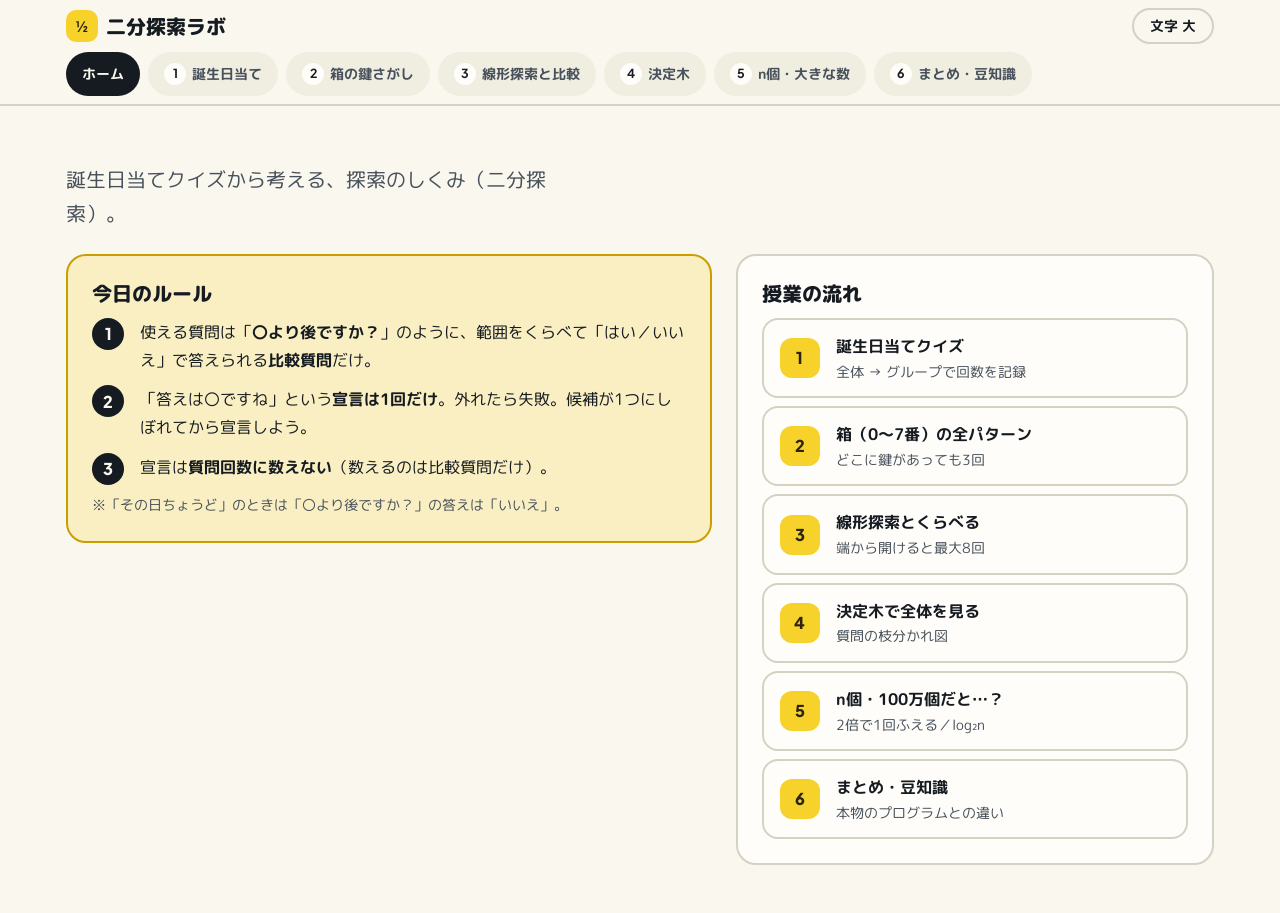
==== commit f5ea8a7f: "トップページの見出し「半分ずつ、しぼりこむ。」を削除 Co-Authored-By: Claude Sonnet 5.5 <noreply@anthropic.com>" ====
--- a/index.html
+++ b/index.html
@@ -36,7 +36,6 @@
 <!-- ============ ホーム ============ -->
 <section class="page" id="page-home" data-page="home">
   <div class="hero">
-    <h1>半分ずつ、<span class="hl">しぼりこむ。</span></h1>
     <p>誕生日当てクイズから考える、探索のしくみ（二分探索）。</p>
   </div>
 
--- a/css/style.css
+++ b/css/style.css
@@ -188,8 +188,6 @@
 /* ---------- home ---------- */
 
 .hero { padding: var(--space-lg) 0 var(--space-md); display: grid; gap: var(--space-sm); }
-.hero h1 { font-size: var(--text-display); font-weight: 800; letter-spacing: -0.01em; }
-.hero h1 .hl { background: linear-gradient(transparent 62%, var(--color-accent) 62%); padding: 0 4px; }
 .hero p { font-size: var(--text-lg); color: var(--color-ink-2); max-width: 40ch; }
 .rules { display: grid; gap: var(--space-xs); padding: 0; margin: 0; list-style: none; counter-reset: rule; }
 .rules li { display: grid; grid-template-columns: 36px minmax(0, 1fr); gap: var(--space-xs); align-items: start; }
